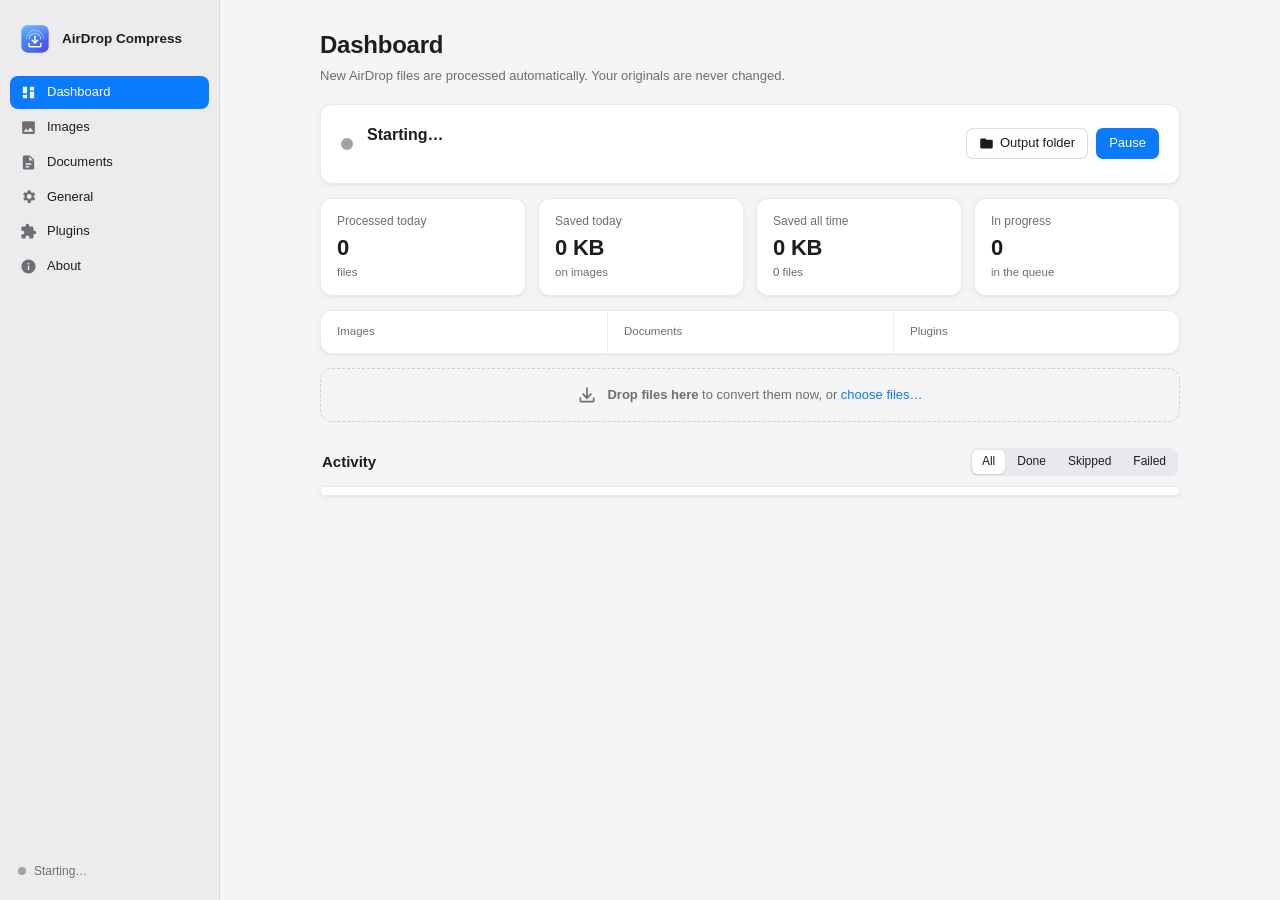
==== airdrop_compress/ui/web/index.html @ 9298317d "Release 2.0.0: menu bar app, AVIF/JPEG/Auto formats, plugins, installer - Menu bar app with dashboar" ====
<!doctype html>
<html lang="en">
<head>
<meta charset="utf-8">
<meta name="viewport" content="width=device-width, initial-scale=1">
<title>AirDrop Compress</title>
<link rel="stylesheet" href="styles.css">
</head>
<body>
<div class="shell">
  <!-- ============================== Sidebar ============================== -->
  <nav class="sidebar" aria-label="Sections">
    <div class="brand">
      <img src="icon.svg" alt="" class="brand-icon">
      <div>
        <div class="brand-name">AirDrop Compress</div>
        <div class="brand-version" id="brand-version"></div>
      </div>
    </div>
    <a class="nav-item active" data-page="dashboard" href="#dashboard">
      <svg viewBox="0 0 24 24"><path d="M4 13h6V4H4zm0 7h6v-5H4zm10 0h6v-9h-6zm0-16v5h6V4z"/></svg>Dashboard</a>
    <a class="nav-item" data-page="images" href="#images">
      <svg viewBox="0 0 24 24"><path d="M21 19V5a2 2 0 0 0-2-2H5a2 2 0 0 0-2 2v14a2 2 0 0 0 2 2h14a2 2 0 0 0 2-2M8.5 13.5l2.5 3 3.5-4.5 4.5 6H5z"/></svg>Images</a>
    <a class="nav-item" data-page="documents" href="#documents">
      <svg viewBox="0 0 24 24"><path d="M14 2H6a2 2 0 0 0-2 2v16a2 2 0 0 0 2 2h12a2 2 0 0 0 2-2V8zm-1 7V3.5L18.5 9zM8 13h8v2H8zm0 4h5v2H8z"/></svg>Documents</a>
    <a class="nav-item" data-page="general" href="#general">
      <svg viewBox="0 0 24 24"><path d="M19.4 13a7.5 7.5 0 0 0 0-2l2.1-1.6-2-3.5-2.5 1a7.6 7.6 0 0 0-1.7-1L15 3h-4l-.4 2.9a7.6 7.6 0 0 0-1.7 1l-2.5-1-2 3.5L6.6 11a7.5 7.5 0 0 0 0 2l-2.1 1.6 2 3.5 2.5-1c.5.4 1.1.7 1.7 1L11 21h4l.4-2.9c.6-.3 1.2-.6 1.7-1l2.5 1 2-3.5zM13 15.5a3.5 3.5 0 1 1 0-7 3.5 3.5 0 0 1 0 7"/></svg>General</a>
    <a class="nav-item" data-page="plugins" href="#plugins">
      <svg viewBox="0 0 24 24"><path d="M20.5 11H19V7a2 2 0 0 0-2-2h-4V3.5a2.5 2.5 0 0 0-5 0V5H4a2 2 0 0 0-2 2v3.8h1.5a2.7 2.7 0 0 1 0 5.4H2V20a2 2 0 0 0 2 2h3.8v-1.5a2.7 2.7 0 0 1 5.4 0V22H17a2 2 0 0 0 2-2v-4h1.5a2.5 2.5 0 0 0 0-5"/></svg>Plugins<span class="nav-badge" id="plugins-badge" hidden></span></a>
    <a class="nav-item" data-page="about" href="#about">
      <svg viewBox="0 0 24 24"><path d="M12 2a10 10 0 1 0 0 20 10 10 0 0 0 0-20m1 15h-2v-6h2zm0-8h-2V7h2z"/></svg>About<span class="nav-badge accent" id="update-badge" hidden>1</span></a>
    <div class="sidebar-foot">
      <div class="status-mini" id="status-mini"><span class="dot"></span><span class="label">Starting…</span></div>
    </div>
  </nav>

  <main class="content" id="content">
    <div id="banners"></div>

    <!-- ============================ Dashboard ============================ -->
    <section class="page active" id="page-dashboard">
      <header class="page-head">
        <div>
          <h1>Dashboard</h1>
          <p class="subtitle">New AirDrop files are processed automatically. Your originals are never changed.</p>
        </div>
      </header>

      <div class="card hero" id="hero">
        <div class="hero-status">
          <span class="pulse" id="hero-dot"></span>
          <div>
            <div class="hero-title" id="hero-title">Starting…</div>
            <button class="path-link" id="hero-folder" data-open="watch" title="Open the AirDrop folder"></button>
          </div>
        </div>
        <div class="hero-actions">
          <button class="btn" data-open="output">
            <svg viewBox="0 0 24 24"><path d="M10 4H4a2 2 0 0 0-2 2v12a2 2 0 0 0 2 2h16a2 2 0 0 0 2-2V8a2 2 0 0 0-2-2h-8z"/></svg>Output folder</button>
          <button class="btn primary" id="toggle-pause">Pause</button>
        </div>
      </div>

      <div class="stats">
        <div class="stat"><div class="stat-label">Processed today</div><div class="stat-value" id="stat-today">0</div><div class="stat-sub" id="stat-today-sub">files</div></div>
        <div class="stat"><div class="stat-label">Saved today</div><div class="stat-value" id="stat-saved">0 KB</div><div class="stat-sub" id="stat-saved-sub">on images</div></div>
        <div class="stat"><div class="stat-label">Saved all time</div><div class="stat-value" id="stat-total">0 KB</div><div class="stat-sub" id="stat-total-sub">0 files</div></div>
        <div class="stat"><div class="stat-label">In progress</div><div class="stat-value" id="stat-busy">0</div><div class="stat-sub">in the queue</div></div>
      </div>

      <div class="card summary">
        <div class="summary-item" data-goto="images"><span class="summary-k">Images</span><span class="summary-v" id="sum-images"></span></div>
        <div class="summary-item" data-goto="documents"><span class="summary-k">Documents</span><span class="summary-v" id="sum-docs"></span></div>
        <div class="summary-item" data-goto="plugins"><span class="summary-k">Plugins</span><span class="summary-v" id="sum-plugins"></span></div>
      </div>

      <div class="dropzone" id="dropzone">
        <svg viewBox="0 0 24 24"><path d="M19 15v4H5v-4H3v4a2 2 0 0 0 2 2h14a2 2 0 0 0 2-2v-4zM11 3v10.2L7.4 9.6 6 11l6 6 6-6-1.4-1.4-3.6 3.6V3z"/></svg>
        <div><strong>Drop files here</strong> to convert them now, or <button class="link" id="choose-files">choose files…</button></div>
      </div>

      <div class="section-head">
        <h2>Activity</h2>
        <div class="segmented small" id="activity-filter" role="tablist">
          <button data-value="all" class="on">All</button><button data-value="done">Done</button><button data-value="skipped">Skipped</button><button data-value="failed">Failed</button>
        </div>
      </div>
      <div class="card list" id="activity"></div>
    </section>

    <!-- ============================== Images ============================== -->
    <section class="page" id="page-images">
      <header class="page-head">
        <div>
          <h1>Images</h1>
          <p class="subtitle">HEIC, JPEG, PNG, TIFF, GIF, BMP, WebP and AVIF photos are converted for the web.</p>
        </div>
        <label class="switch big" title="Convert images"><input type="checkbox" data-setting="images.enabled"><span></span></label>
      </header>
      <div class="pill-summary" id="images-summary"></div>

      <div class="card">
        <h3>Output format</h3>
        <div class="segmented formats" data-setting="images.format">
          <button data-value="auto"><b>Auto</b><small>smallest of all</small></button>
          <button data-value="webp"><b>WebP</b><small>recommended</small></button>
          <button data-value="avif"><b>AVIF</b><small>smallest photos</small></button>
          <button data-value="jpeg"><b>JPEG</b><small>works everywhere</small></button>
        </div>
        <div class="format-help" id="format-help"></div>
      </div>

      <div class="card">
        <h3>Quality &amp; compression</h3>
        <div class="row" data-show-format="webp">
          <div class="row-text"><div class="row-title">WebP quality</div><div class="row-hint">75–85 looks identical to the original for photos.</div></div>
          <div class="slider"><input type="range" min="1" max="100" data-setting="images.webp_quality"><output></output></div>
        </div>
        <div class="row" data-show-format="avif">
          <div class="row-text"><div class="row-title">AVIF quality</div><div class="row-hint">AVIF looks good at lower numbers: 50–65 matches WebP 80.</div></div>
          <div class="slider"><input type="range" min="1" max="100" data-setting="images.avif_quality"><output></output></div>
        </div>
        <div class="row" data-show-format="jpeg">
          <div class="row-text"><div class="row-title">JPEG quality</div><div class="row-hint">80–85 is the usual sweet spot. 90+ keeps full colour detail.</div></div>
          <div class="slider"><input type="range" min="1" max="100" data-setting="images.jpeg_quality"><output></output></div>
        </div>
        <div class="row">
          <div class="row-text"><div class="row-title">Compression effort</div><div class="row-hint" id="effort-hint"></div></div>
          <div class="segmented small" data-setting="images.effort">
            <button data-value="fast">Fast</button><button data-value="balanced">Balanced</button><button data-value="best">Smallest</button>
          </div>
        </div>
        <div class="row" data-show-format="webp">
          <div class="row-text"><div class="row-title">Lossless for PNG graphics</div><div class="row-hint">Pixel-perfect WebP for screenshots, logos and text. Photos stay lossy.</div></div>
          <label class="switch"><input type="checkbox" data-setting="images.png_lossless"><span></span></label>
        </div>
        <div class="row" data-show-format="jpeg">
          <div class="row-text"><div class="row-title">Progressive JPEG</div><div class="row-hint">Loads as a blurry preview first, then sharpens - Google recommends it.</div></div>
          <label class="switch"><input type="checkbox" data-setting="images.jpeg_progressive"><span></span></label>
        </div>
      </div>

      <div class="card">
        <h3>File size</h3>
        <div class="row">
          <div class="row-text"><div class="row-title">Target file size</div><div class="row-hint">Lowers quality (never below 30), then shrinks the image until it fits. Slower.</div></div>
          <div class="inline">
            <label class="switch"><input type="checkbox" id="target-toggle"><span></span></label>
            <div class="input-unit" id="target-wrap"><input type="number" min="1" max="100000" step="10" id="target-size"><span>KB</span></div>
          </div>
        </div>
        <div class="row" id="target-presets-row">
          <div class="row-text"><div class="row-hint">Common targets: under 100 KB for thumbnails, 200 KB for blog images, 500 KB for hero images.</div></div>
          <div class="chips" id="target-presets"><button data-kb="100">100 KB</button><button data-kb="200">200 KB</button><button data-kb="500">500 KB</button><button data-kb="1000">1 MB</button></div>
        </div>
        <div class="row">
          <div class="row-text"><div class="row-title">Skip if the result is larger</div><div class="row-hint">For JPEG/PNG/WebP originals that are already well compressed. HEIC is always converted.</div></div>
          <label class="switch"><input type="checkbox" data-setting="images.skip_if_larger"><span></span></label>
        </div>
      </div>

      <div class="card">
        <h3>Dimensions</h3>
        <div class="row">
          <div class="row-text"><div class="row-title">Maximum size</div><div class="row-hint">Longest edge. A 48 MP iPhone photo is 8064 px - far more than any screen needs.</div></div>
          <select data-setting="images.max_dimension" data-type="int">
            <option value="0">Original size</option><option value="3840">3840 px (4K)</option><option value="2560">2560 px</option>
            <option value="1920">1920 px (Full HD)</option><option value="1600">1600 px</option><option value="1280">1280 px</option>
            <option value="1024">1024 px</option><option value="800">800 px</option>
          </select>
        </div>
        <div class="row column">
          <div class="row-text"><div class="row-title">Responsive sizes</div><div class="row-hint">Also saves smaller copies (e.g. <code>photo-800w.webp</code>) for <code>srcset</code>, so phones download less.</div></div>
          <div class="chips multi" id="responsive-widths">
            <button data-w="320">320w</button><button data-w="480">480w</button><button data-w="640">640w</button><button data-w="800">800w</button>
            <button data-w="1024">1024w</button><button data-w="1280">1280w</button><button data-w="1600">1600w</button><button data-w="1920">1920w</button>
          </div>
        </div>
      </div>

      <div class="card">
        <h3>Metadata &amp; colour</h3>
        <div class="row">
          <div class="row-text"><div class="row-title">Photo details (EXIF)</div><div class="row-hint">Date, camera and location. Removing them saves a few KB and protects your privacy.</div></div>
          <div class="segmented small" data-setting="images.metadata">
            <button data-value="keep">Keep all</button><button data-value="no_location">Remove location</button><button data-value="strip">Remove all</button>
          </div>
        </div>
        <div class="row">
          <div class="row-text"><div class="row-title">Colour</div><div class="row-hint">iPhones shoot in Display P3. Converting to sRGB gives the same colours on every screen and drops the profile.</div></div>
          <div class="segmented small" data-setting="images.color">
            <button data-value="keep">Keep profile</button><button data-value="srgb">Convert to sRGB</button>
          </div>
        </div>
      </div>

      <div class="card">
        <h3>SEO &amp; compatibility</h3>
        <div class="row">
          <div class="row-text"><div class="row-title">SEO-friendly file names</div><div class="row-hint"><code>IMG_1286 Beach Day.HEIC</code> → <code>img-1286-beach-day.webp</code>. Rename files to describe the picture for the best results.</div></div>
          <label class="switch"><input type="checkbox" data-setting="images.seo_filenames"><span></span></label>
        </div>
        <div class="row">
          <div class="row-text"><div class="row-title">Also save a JPEG fallback</div><div class="row-hint">For <code>&lt;picture&gt;</code> fallbacks, email, and platforms that don't accept WebP or AVIF.</div></div>
          <label class="switch"><input type="checkbox" data-setting="images.jpeg_fallback"><span></span></label>
        </div>
      </div>

      <div class="card">
        <div class="card-head">
          <div><h3>Compare formats</h3><p class="row-hint">See how big one of your images would be in each format with these settings. Nothing is saved.</p></div>
          <button class="btn" id="compare-btn">Choose an image…</button>
        </div>
        <div id="compare-result"></div>
      </div>

      <div class="page-foot"><button class="btn subtle" data-reset="images">Reset image settings</button></div>
    </section>

    <!-- ============================ Documents ============================ -->
    <section class="page" id="page-documents">
      <header class="page-head">
        <div>
          <h1>Documents</h1>
          <p class="subtitle">Documents are converted to Markdown (.md) - clean, searchable plain text that opens anywhere.</p>
        </div>
        <label class="switch big" title="Convert documents"><input type="checkbox" data-setting="documents.enabled"><span></span></label>
      </header>
      <div class="card">
        <h3>Limits</h3>
        <div class="row">
          <div class="row-text"><div class="row-title">Largest document to convert</div><div class="row-hint">Very large PDFs can take minutes. Bigger files are skipped.</div></div>
          <select data-setting="documents.max_size_mb" data-type="int">
            <option value="10">10 MB</option><option value="25">25 MB</option><option value="50">50 MB</option>
            <option value="100">100 MB</option><option value="250">250 MB</option><option value="500">500 MB</option>
          </select>
        </div>
      </div>
      <div class="card">
        <h3>Supported files</h3>
        <div class="types">
          <div><div class="types-title">Office, PDF &amp; web</div><div class="chips static" id="types-documents"></div></div>
          <div><div class="types-title">Older formats (via macOS textutil)</div><div class="chips static" id="types-legacy"></div></div>
          <div><div class="types-title">Code, config, contacts &amp; calendars (kept as a code block)</div><div class="chips static" id="types-code"></div></div>
        </div>
        <p class="row-hint note">Not supported: Pages, Numbers and Keynote files, videos and audio. Scanned PDFs have no text to extract - an OCR plugin could add that.</p>
      </div>
    </section>

    <!-- ============================== General ============================= -->
    <section class="page" id="page-general">
      <header class="page-head"><div><h1>General</h1><p class="subtitle">Folders, background behaviour and housekeeping.</p></div></header>
      <div class="card">
        <h3>Folders</h3>
        <div class="row">
          <div class="row-text"><div class="row-title">AirDrop folder</div><div class="row-hint" id="watch-hint"></div></div>
          <div class="inline"><button class="btn subtle" id="watch-auto">Use automatic</button><button class="btn" id="watch-choose">Change…</button></div>
        </div>
        <div class="row">
          <div class="row-text"><div class="row-title">Output folder</div><div class="row-hint">A folder name inside the AirDrop folder, or a full path such as <code>~/Pictures/Web</code>.</div></div>
          <div class="inline"><input type="text" class="text" data-setting="general.output_folder" spellcheck="false"><button class="btn icon" data-open="output" title="Open"><svg viewBox="0 0 24 24"><path d="M14 3v2h3.6l-9.8 9.8 1.4 1.4L19 6.4V10h2V3zm5 16H5V5h7V3H5a2 2 0 0 0-2 2v14a2 2 0 0 0 2 2h14a2 2 0 0 0 2-2v-7h-2z"/></svg></button></div>
        </div>
      </div>
      <div class="card">
        <h3>Behaviour</h3>
        <div class="row">
          <div class="row-text"><div class="row-title">Only AirDrop files</div><div class="row-hint">Skip files that a browser or app downloaded (Chrome, Safari, Slack…).</div></div>
          <label class="switch"><input type="checkbox" data-setting="general.skip_web_downloads"><span></span></label>
        </div>
        <div class="row">
          <div class="row-text"><div class="row-title">Notifications</div><div class="row-hint">One notification per batch, e.g. "5 images: 12 MB → 3 MB".</div></div>
          <label class="switch"><input type="checkbox" data-setting="general.notifications"><span></span></label>
        </div>
        <div class="row">
          <div class="row-text"><div class="row-title">Open at login</div><div class="row-hint" id="login-hint">Starts quietly in the menu bar when you log in.</div></div>
          <label class="switch"><input type="checkbox" data-setting="general.launch_at_login"><span></span></label>
        </div>
        <div class="row">
          <div class="row-text"><div class="row-title">Files at the same time</div><div class="row-hint">More is faster for big batches, but uses more memory.</div></div>
          <select data-setting="general.workers" data-type="int"><option value="1">1</option><option value="2">2</option><option value="3">3</option><option value="4">4</option></select>
        </div>
        <div class="row">
          <div class="row-text"><div class="row-title">Check for updates</div><div class="row-hint">Once a day, from GitHub. Nothing else is sent.</div></div>
          <label class="switch"><input type="checkbox" data-setting="general.check_for_updates"><span></span></label>
        </div>
      </div>
      <div class="card">
        <h3>Housekeeping</h3>
        <div class="row">
          <div class="row-text"><div class="row-title">Process files already in the folder</div><div class="row-hint">Converts everything that's there now. Files converted before are skipped.</div></div>
          <button class="btn" id="scan-btn">Process now</button>
        </div>
        <div class="row">
          <div class="row-text"><div class="row-title">Conversion history</div><div class="row-hint" id="history-hint">Used to avoid converting the same file twice.</div></div>
          <button class="btn subtle" id="clear-history">Clear history…</button>
        </div>
        <div class="row">
          <div class="row-text"><div class="row-title">Reset settings</div><div class="row-hint">Restore every setting to its default. Plugins stay installed.</div></div>
          <button class="btn subtle danger-text" data-reset="all">Reset all…</button>
        </div>
      </div>
    </section>

    <!-- ============================== Plugins ============================= -->
    <section class="page" id="page-plugins">
      <header class="page-head">
        <div><h1>Plugins</h1><p class="subtitle">Add new file types and conversions. Plugins run in a sandbox and only do what you approve.</p></div>
        <div class="inline">
          <button class="btn subtle" data-open="plugins">Open folder</button>
          <button class="btn subtle" id="install-folder">Install from folder…</button>
          <button class="btn primary" id="install-zip">Install plugin…</button>
        </div>
      </header>
      <div id="plugin-list"></div>
      <div class="card info">
        <h3>How plugins are kept safe</h3>
        <ul class="ticks">
          <li>Every plugin is <b>off until you turn it on</b> and approve what it asks for.</li>
          <li>It runs in a separate, <b>sandboxed process</b>: it can read only the file it's converting and write only its own results. Your other files, this app's settings and history are off limits.</li>
          <li><b>No internet</b> and <b>no other programs</b> unless you approved those permissions.</li>
          <li>If a plugin's files change after you approved it, it's <b>switched off until you approve it again</b>.</li>
        </ul>
        <p class="row-hint">Building a plugin? Read the <button class="link" data-url="https://github.com/najathi/airdrop-compress/blob/main/docs/PLUGINS.md">plugin guide</button>.</p>
      </div>
    </section>

    <!-- =============================== About ============================== -->
    <section class="page" id="page-about">
      <div class="about-hero">
        <img src="icon.svg" alt="" class="about-icon">
        <h1>AirDrop Compress</h1>
        <p class="subtitle" id="about-version"></p>
        <div class="inline center">
          <button class="btn primary" id="check-updates">Check for updates</button>
          <button class="btn subtle" data-url="https://github.com/najathi/airdrop-compress">GitHub</button>
          <button class="btn subtle" data-url="https://github.com/najathi/airdrop-compress/issues">Report a problem</button>
        </div>
        <div id="update-result" class="update-result"></div>
      </div>
      <div class="card">
        <h3>Your data</h3>
        <div class="row"><div class="row-text"><div class="row-title">Settings, history &amp; plugins</div><div class="row-hint mono" id="about-support"></div></div><button class="btn subtle" data-open="support">Show</button></div>
        <div class="row"><div class="row-text"><div class="row-title">Log</div><div class="row-hint mono" id="about-log"></div></div><button class="btn subtle" data-open="logs">Show</button></div>
        <div class="row"><div class="row-text"><div class="row-title">macOS permission</div><div class="row-hint">If the app can't read your AirDrop folder, allow it under Files and Folders or Full Disk Access.</div></div><button class="btn subtle" id="open-privacy">Open Privacy settings</button></div>
      </div>
      <div class="card">
        <h3>Uninstall</h3>
        <div class="row">
          <div class="row-text"><div class="row-title">Remove AirDrop Compress</div><div class="row-hint">Removes the app, its login item, settings, history, plugins and log. Your original files and everything in the output folder stay.</div></div>
          <button class="btn danger" id="uninstall">Uninstall…</button>
        </div>
      </div>
      <p class="legal">Released under the MIT licence. Document conversion by Microsoft MarkItDown. Image codecs: libwebp, libavif, libjpeg-turbo, libheif.</p>
    </section>
  </main>
</div>

<div class="toasts" id="toasts" aria-live="polite"></div>
<div class="modal-backdrop" id="modal" hidden>
  <div class="modal" role="dialog" aria-modal="true" aria-labelledby="modal-title">
    <h2 id="modal-title"></h2>
    <div id="modal-body"></div>
    <div class="modal-actions"><button class="btn subtle" id="modal-cancel">Cancel</button><button class="btn primary" id="modal-ok">OK</button></div>
  </div>
</div>
<script src="app.js"></script>
</body>
</html>
---- airdrop_compress/ui/web/styles.css ----
:root {
  --bg: #f5f5f7;
  --sidebar: #ececef;
  --card: #ffffff;
  --text: #1d1d1f;
  --muted: #6e6e73;
  --faint: #a1a1a6;
  --line: rgba(0, 0, 0, .08);
  --line-strong: rgba(0, 0, 0, .14);
  --accent: #0a7aff;
  --accent-soft: rgba(10, 122, 255, .12);
  --green: #1f9d55;
  --green-soft: rgba(31, 157, 85, .12);
  --orange: #c26a00;
  --orange-soft: rgba(255, 149, 0, .14);
  --red: #d70015;
  --red-soft: rgba(255, 59, 48, .12);
  --control: #e8e8ed;
  --control-on: #ffffff;
  --shadow: 0 1px 2px rgba(0, 0, 0, .04), 0 2px 8px rgba(0, 0, 0, .04);
  --radius: 12px;
  color-scheme: light;
}
@media (prefers-color-scheme: dark) {
  :root {
    --bg: #1c1c1e;
    --sidebar: #232326;
    --card: #2a2a2d;
    --text: #f5f5f7;
    --muted: #a1a1a6;
    --faint: #6e6e73;
    --line: rgba(255, 255, 255, .08);
    --line-strong: rgba(255, 255, 255, .16);
    --accent: #3b9bff;
    --accent-soft: rgba(59, 155, 255, .18);
    --green: #32d74b;
    --green-soft: rgba(50, 215, 75, .15);
    --orange: #ffb340;
    --orange-soft: rgba(255, 159, 10, .16);
    --red: #ff6961;
    --red-soft: rgba(255, 69, 58, .16);
    --control: #3a3a3d;
    --control-on: #5a5a5f;
    --shadow: none;
    color-scheme: dark;
  }
}

* { box-sizing: border-box; }
html, body { margin: 0; height: 100%; }
body {
  font: 13px/1.45 -apple-system, BlinkMacSystemFont, "SF Pro Text", "Helvetica Neue", sans-serif;
  color: var(--text);
  background: var(--bg);
  -webkit-font-smoothing: antialiased;
  -webkit-user-select: none;
  user-select: none;
  overflow: hidden;
}
input, select, textarea, code, .mono, .selectable { -webkit-user-select: text; user-select: text; }
button { font: inherit; color: inherit; }
code { font: 12px ui-monospace, "SF Mono", Menlo, monospace; background: var(--control); padding: 1px 5px; border-radius: 4px; }
svg { fill: currentColor; }
[hidden] { display: none !important; }

/* ------------------------------------------------------------------ layout */
.shell { display: grid; grid-template-columns: 220px 1fr; height: 100vh; }
.sidebar {
  background: var(--sidebar);
  border-right: 1px solid var(--line);
  padding: 18px 10px 12px;
  display: flex; flex-direction: column; gap: 2px;
}
.brand { display: flex; align-items: center; gap: 10px; padding: 4px 8px 18px; }
.brand-icon { width: 34px; height: 34px; }
.brand-name { font-weight: 600; font-size: 13.5px; }
.brand-version { color: var(--muted); font-size: 11px; }
.nav-item {
  display: flex; align-items: center; gap: 10px;
  padding: 7px 10px; border-radius: 8px;
  color: var(--text); text-decoration: none; font-weight: 500;
}
.nav-item svg { width: 17px; height: 17px; color: var(--muted); flex: none; }
.nav-item:hover { background: var(--line); }
.nav-item.active { background: var(--accent); color: #fff; }
.nav-item.active svg { color: #fff; }
.nav-badge { margin-left: auto; background: var(--control); color: var(--muted); border-radius: 10px; padding: 0 7px; font-size: 11px; font-weight: 600; }
.nav-badge.accent { background: var(--red); color: #fff; }
.nav-item.active .nav-badge { background: rgba(255, 255, 255, .25); color: #fff; }
.sidebar-foot { margin-top: auto; padding: 8px; }
.status-mini { display: flex; align-items: center; gap: 8px; color: var(--muted); font-size: 12px; }

.content { overflow-y: auto; padding: 28px 36px 48px; scroll-behavior: smooth; }
.page { display: none; max-width: 860px; margin: 0 auto; animation: fade .18s ease; }
.page.active { display: block; }
@keyframes fade { from { opacity: 0; transform: translateY(4px); } to { opacity: 1; transform: none; } }

.page-head { display: flex; align-items: flex-start; justify-content: space-between; gap: 16px; margin-bottom: 18px; }
.page-head > .inline { flex-wrap: nowrap; flex: none; }
h1 { font-size: 24px; font-weight: 700; letter-spacing: -.01em; margin: 0 0 4px; }
h2 { font-size: 15px; font-weight: 600; margin: 0; }
h3 { font-size: 13px; font-weight: 600; margin: 0 0 6px; }
.subtitle { color: var(--muted); margin: 0; }
.section-head { display: flex; align-items: center; justify-content: space-between; margin: 26px 2px 10px; }
.page-foot { margin-top: 18px; display: flex; justify-content: flex-end; }

/* ------------------------------------------------------------------- cards */
.card {
  background: var(--card); border: 1px solid var(--line); border-radius: var(--radius);
  box-shadow: var(--shadow); padding: 16px 18px; margin-bottom: 14px;
}
.card-head { display: flex; justify-content: space-between; align-items: flex-start; gap: 16px; }
.card.info { background: transparent; box-shadow: none; }
.row { display: flex; align-items: center; justify-content: space-between; gap: 20px; padding: 12px 0; border-top: 1px solid var(--line); }
h3 + .row, .card > .row:first-child { border-top: 0; }
.row.column { flex-direction: column; align-items: stretch; gap: 10px; }
.row-text { min-width: 0; flex: 1; }
.row-title { font-weight: 500; }
.row-hint { color: var(--muted); font-size: 12px; margin-top: 2px; }
.row-hint.note { margin-top: 14px; }
.inline { display: flex; align-items: center; gap: 8px; flex-wrap: wrap; }
.inline.center { justify-content: center; }

/* ----------------------------------------------------------------- controls */
.btn {
  display: inline-flex; align-items: center; gap: 6px;
  background: var(--card); border: 1px solid var(--line-strong); border-radius: 7px;
  padding: 5px 12px; font-weight: 500; cursor: default; white-space: nowrap;
}
.btn svg { width: 15px; height: 15px; }
.btn:hover { background: var(--control); }
.btn:active { transform: scale(.98); }
.btn.primary { background: var(--accent); border-color: transparent; color: #fff; }
.btn.primary:hover { filter: brightness(1.08); }
.btn.subtle { background: var(--control); border-color: transparent; }
.btn.subtle:hover { filter: brightness(.97); }
.btn.danger { background: var(--red); color: #fff; border-color: transparent; }
.btn.danger-text { color: var(--red); }
.btn.icon { padding: 5px 7px; }
.btn[disabled] { opacity: .5; pointer-events: none; }
.btn.busy { pointer-events: none; opacity: .7; }
.btn.busy::before { content: ""; width: 11px; height: 11px; border: 2px solid currentColor; border-right-color: transparent; border-radius: 50%; animation: spin .7s linear infinite; }
.link { background: none; border: 0; padding: 0; color: var(--accent); cursor: pointer; font-weight: 500; }
.link:hover { text-decoration: underline; }
.path-link { background: none; border: 0; padding: 0; color: var(--muted); font: 12px ui-monospace, "SF Mono", Menlo, monospace; cursor: pointer; text-align: left; }
.path-link:hover { color: var(--accent); }

.switch { position: relative; display: inline-block; width: 38px; height: 22px; flex: none; }
.switch.big { width: 46px; height: 26px; }
.switch input { opacity: 0; width: 0; height: 0; position: absolute; }
.switch span { position: absolute; inset: 0; background: var(--control); border-radius: 22px; transition: background .2s; }
.switch span::before {
  content: ""; position: absolute; width: 18px; height: 18px; left: 2px; top: 2px;
  background: #fff; border-radius: 50%; box-shadow: 0 1px 3px rgba(0, 0, 0, .25); transition: transform .2s;
}
.switch.big span::before { width: 22px; height: 22px; }
.switch input:checked + span { background: var(--green); }
.switch input:checked + span::before { transform: translateX(16px); }
.switch.big input:checked + span::before { transform: translateX(20px); }
.switch input:focus-visible + span { outline: 3px solid var(--accent-soft); }
.switch input:disabled + span { opacity: .45; }

.segmented { display: inline-flex; background: var(--control); border-radius: 8px; padding: 2px; gap: 2px; flex-wrap: wrap; }
.segmented button { border: 0; background: transparent; border-radius: 6px; padding: 4px 12px; font-weight: 500; cursor: default; }
.segmented button.on { background: var(--control-on); box-shadow: 0 1px 2px rgba(0, 0, 0, .12); }
.segmented.small button { padding: 3px 10px; font-size: 12px; }
.segmented.formats { display: grid; grid-template-columns: repeat(4, 1fr); width: 100%; margin-top: 6px; }
.segmented.formats button { padding: 9px 6px; display: flex; flex-direction: column; align-items: center; gap: 1px; }
.segmented.formats b { font-size: 14px; }
.segmented.formats small { color: var(--muted); font-size: 11px; }

select, input.text, .input-unit input {
  font: inherit; color: var(--text); background: var(--card);
  border: 1px solid var(--line-strong); border-radius: 7px; padding: 5px 8px; min-width: 0;
}
select { padding-right: 24px; }
input.text { width: 220px; }
input:focus, select:focus { outline: 3px solid var(--accent-soft); border-color: var(--accent); }
input.invalid { border-color: var(--red); outline-color: var(--red-soft); }
.input-unit { display: inline-flex; align-items: center; gap: 6px; color: var(--muted); }
.input-unit input { width: 90px; text-align: right; }
.input-unit.disabled { opacity: .45; pointer-events: none; }

.slider { display: flex; align-items: center; gap: 10px; width: 240px; }
.slider input { flex: 1; accent-color: var(--accent); }
.slider output { width: 28px; text-align: right; font-variant-numeric: tabular-nums; font-weight: 600; }

.chips { display: flex; flex-wrap: wrap; gap: 6px; }
.chips button, .chips span {
  border: 1px solid var(--line-strong); background: var(--card); border-radius: 14px;
  padding: 3px 10px; font-size: 12px; font-weight: 500; cursor: default;
}
.chips.multi button.on, .chips button.on { background: var(--accent); border-color: var(--accent); color: #fff; }
.chips.static span { background: var(--control); border-color: transparent; font-family: ui-monospace, "SF Mono", Menlo, monospace; font-size: 11px; }

/* ---------------------------------------------------------------- dashboard */
.hero { display: flex; align-items: center; justify-content: space-between; gap: 16px; flex-wrap: wrap; padding: 18px 20px; }
.hero-status { display: flex; align-items: center; gap: 14px; min-width: 0; }
.hero-title { font-size: 16px; font-weight: 600; }
.hero-actions { display: flex; gap: 8px; }
.pulse, .dot { width: 12px; height: 12px; border-radius: 50%; background: var(--faint); flex: none; position: relative; }
.dot { width: 8px; height: 8px; }
.state-running .pulse, .state-running .dot { background: var(--green); }
.state-running .pulse::after { content: ""; position: absolute; inset: -5px; border-radius: 50%; border: 2px solid var(--green); opacity: 0; animation: ping 2.4s ease-out infinite; }
.state-paused .pulse, .state-paused .dot, .state-stopped .pulse, .state-stopped .dot { background: var(--faint); }
.state-problem .pulse, .state-problem .dot { background: var(--orange); }
.state-error .pulse, .state-error .dot { background: var(--red); }
@keyframes ping { 0% { transform: scale(.6); opacity: .7; } 80%, 100% { transform: scale(1.4); opacity: 0; } }

.stats { display: grid; grid-template-columns: repeat(4, 1fr); gap: 12px; margin-bottom: 14px; }
.stat { background: var(--card); border: 1px solid var(--line); border-radius: var(--radius); box-shadow: var(--shadow); padding: 14px 16px; }
.stat-label { color: var(--muted); font-size: 12px; font-weight: 500; }
.stat-value { font-size: 22px; font-weight: 700; letter-spacing: -.01em; margin-top: 2px; font-variant-numeric: tabular-nums; }
.stat-sub { color: var(--muted); font-size: 11.5px; }

.summary { display: grid; grid-template-columns: repeat(3, 1fr); padding: 0; overflow: hidden; }
.summary-item { padding: 12px 16px; border-left: 1px solid var(--line); cursor: default; }
.summary-item:first-child { border-left: 0; }
.summary-item:hover { background: var(--accent-soft); }
.summary-k { display: block; color: var(--muted); font-size: 11.5px; font-weight: 500; }
.summary-v { display: block; font-weight: 500; margin-top: 2px; }

.dropzone {
  display: flex; align-items: center; justify-content: center; gap: 10px;
  border: 1.5px dashed var(--line-strong); border-radius: var(--radius);
  padding: 16px; color: var(--muted); transition: all .15s;
}
.dropzone svg { width: 20px; height: 20px; }
.dropzone.over { border-color: var(--accent); background: var(--accent-soft); color: var(--accent); }

.list { padding: 4px 0; }
.item { display: grid; grid-template-columns: 34px 1fr auto; gap: 12px; align-items: center; padding: 10px 16px; border-top: 1px solid var(--line); }
.item:first-child { border-top: 0; }
.item-icon { width: 34px; height: 34px; border-radius: 9px; display: grid; place-items: center; background: var(--control); color: var(--muted); }
.item-icon svg { width: 18px; height: 18px; }
.item-icon.image { background: var(--accent-soft); color: var(--accent); }
.item-icon.document { background: var(--orange-soft); color: var(--orange); }
.item-icon.plugin { background: var(--green-soft); color: var(--green); }
.item-main { min-width: 0; }
.item-name { font-weight: 500; overflow: hidden; text-overflow: ellipsis; white-space: nowrap; }
.item-detail { color: var(--muted); font-size: 12px; overflow: hidden; text-overflow: ellipsis; white-space: nowrap; }
.item-detail .out { color: var(--accent); cursor: pointer; }
.item-detail .out:hover { text-decoration: underline; }
.item-side { text-align: right; display: flex; flex-direction: column; align-items: flex-end; gap: 3px; }
.item-time { color: var(--faint); font-size: 11px; }
.badge { display: inline-flex; align-items: center; gap: 5px; border-radius: 10px; padding: 1px 8px; font-size: 11px; font-weight: 600; background: var(--control); color: var(--muted); white-space: nowrap; }
.badge.done { background: var(--green-soft); color: var(--green); }
.badge.failed { background: var(--red-soft); color: var(--red); }
.badge.processing, .badge.queued { background: var(--accent-soft); color: var(--accent); }
.badge.processing::before { content: ""; width: 8px; height: 8px; border: 1.5px solid currentColor; border-right-color: transparent; border-radius: 50%; animation: spin .8s linear infinite; }
.badge.warn { background: var(--orange-soft); color: var(--orange); }
.saving { font-size: 12px; font-weight: 600; color: var(--green); font-variant-numeric: tabular-nums; }
.empty { padding: 34px 20px; text-align: center; color: var(--muted); }
.empty svg { width: 34px; height: 34px; color: var(--faint); margin-bottom: 6px; }
.empty strong { display: block; color: var(--text); font-size: 14px; margin-bottom: 2px; }
@keyframes spin { to { transform: rotate(360deg); } }

/* ------------------------------------------------------------------ banners */
.banner {
  max-width: 860px; margin: 0 auto 14px; display: flex; align-items: center; gap: 12px;
  padding: 11px 14px; border-radius: var(--radius); border: 1px solid transparent;
}
.banner svg { width: 20px; height: 20px; flex: none; }
.banner .banner-text { flex: 1; }
.banner b { display: block; }
.banner.warn { background: var(--orange-soft); color: var(--text); }
.banner.warn svg { color: var(--orange); }
.banner.error { background: var(--red-soft); }
.banner.error svg { color: var(--red); }
.banner.info { background: var(--accent-soft); }
.banner.info svg { color: var(--accent); }

/* ------------------------------------------------------------------- images */
.pill-summary { display: flex; flex-wrap: wrap; gap: 6px; margin: -6px 0 16px; }
.pill-summary span { background: var(--accent-soft); color: var(--accent); border-radius: 12px; padding: 2px 10px; font-size: 12px; font-weight: 500; }
.format-help { display: grid; grid-template-columns: 1fr 1fr; gap: 6px 22px; margin-top: 14px; color: var(--muted); font-size: 12.5px; }
.format-help p { margin: 0 0 6px; grid-column: 1 / -1; color: var(--text); }
.format-help .pro::before, .format-help .con::before { font-weight: 700; margin-right: 6px; }
.format-help .pro::before { content: "+"; color: var(--green); }
.format-help .con::before { content: "–"; color: var(--orange); }
.disabled-section { opacity: .45; pointer-events: none; }

.compare { width: 100%; border-collapse: collapse; margin-top: 14px; font-variant-numeric: tabular-nums; }
.compare th { text-align: left; font-weight: 500; color: var(--muted); font-size: 12px; padding: 6px 8px; border-bottom: 1px solid var(--line); }
.compare td { padding: 8px; border-bottom: 1px solid var(--line); }
.compare tr.best td { background: var(--green-soft); }
.compare tr.best td:first-child { border-radius: 8px 0 0 8px; }
.compare tr.best td:last-child { border-radius: 0 8px 8px 0; }
.compare .bar { height: 6px; border-radius: 3px; background: var(--accent); min-width: 2px; }
.compare-meta { color: var(--muted); font-size: 12px; margin-top: 10px; }

.types { display: grid; gap: 14px; }
.types-title { font-weight: 500; margin-bottom: 6px; }

/* ------------------------------------------------------------------ plugins */
.plugin { display: grid; grid-template-columns: 40px 1fr auto; gap: 14px; }
.plugin-icon { width: 40px; height: 40px; border-radius: 10px; background: var(--green-soft); color: var(--green); display: grid; place-items: center; }
.plugin-icon svg { width: 22px; height: 22px; }
.plugin-name { font-weight: 600; font-size: 14px; }
.plugin-meta { color: var(--muted); font-size: 12px; }
.plugin-desc { margin: 6px 0; }
.plugin-tags { display: flex; flex-wrap: wrap; gap: 6px; margin-top: 6px; }
.plugin-errors { color: var(--red); font-size: 12px; margin: 6px 0 0; padding-left: 18px; }
.plugin-settings { grid-column: 2 / -1; border-top: 1px solid var(--line); margin-top: 6px; }
.plugin-actions { display: flex; flex-direction: column; align-items: flex-end; gap: 8px; }
.ticks { margin: 6px 0 10px; padding-left: 20px; color: var(--muted); }
.ticks li { margin: 4px 0; }
.ticks b { color: var(--text); font-weight: 600; }
.perm-list { list-style: none; padding: 0; margin: 10px 0; }
.perm-list li { display: flex; gap: 10px; align-items: flex-start; padding: 8px 10px; border-radius: 8px; background: var(--control); margin-bottom: 6px; }
.perm-list li.allow::before { content: "✓"; color: var(--orange); font-weight: 700; }
.perm-list li.deny::before { content: "✕"; color: var(--green); font-weight: 700; }

/* -------------------------------------------------------------------- about */
.about-hero { text-align: center; padding: 18px 0 26px; }
.about-icon { width: 96px; height: 96px; margin-bottom: 8px; filter: drop-shadow(0 6px 16px rgba(0, 0, 0, .15)); }
.about-hero .inline { margin-top: 16px; }
.update-result { margin-top: 14px; color: var(--muted); }
.update-result .badge { font-size: 12px; padding: 3px 10px; }
.legal { color: var(--faint); font-size: 11.5px; text-align: center; margin-top: 18px; }
.mono { font-family: ui-monospace, "SF Mono", Menlo, monospace; font-size: 11.5px; word-break: break-all; }

/* ------------------------------------------------------------ toasts/modals */
.toasts { position: fixed; right: 18px; bottom: 18px; display: flex; flex-direction: column; gap: 8px; z-index: 20; pointer-events: none; }
.toast {
  background: var(--card); border: 1px solid var(--line); border-radius: 10px; padding: 9px 14px;
  box-shadow: 0 6px 24px rgba(0, 0, 0, .14); display: flex; align-items: center; gap: 8px; max-width: 360px;
  animation: toast-in .2s ease; pointer-events: auto;
}
.toast::before { content: ""; width: 8px; height: 8px; border-radius: 50%; background: var(--green); flex: none; }
.toast.error::before { background: var(--red); }
.toast.info::before { background: var(--accent); }
.toast.out { opacity: 0; transform: translateY(6px); transition: all .25s; }
@keyframes toast-in { from { opacity: 0; transform: translateY(8px); } }
.modal-backdrop { position: fixed; inset: 0; background: rgba(0, 0, 0, .3); display: grid; place-items: center; z-index: 30; animation: fade .15s; }
.modal { background: var(--card); border-radius: 14px; padding: 22px; width: min(460px, calc(100vw - 32px)); box-shadow: 0 20px 60px rgba(0, 0, 0, .3); }
.modal h2 { font-size: 16px; margin-bottom: 8px; }
.modal p { margin: 6px 0; color: var(--muted); }
.modal-actions { display: flex; justify-content: flex-end; gap: 8px; margin-top: 18px; }

/* --------------------------------------------------------------- responsive */
@media (max-width: 860px) {
  .stats { grid-template-columns: repeat(2, 1fr); }
  .format-help { grid-template-columns: 1fr; }
}
@media (max-width: 760px) {
  .shell { grid-template-columns: 1fr; grid-template-rows: auto 1fr; }
  .sidebar { flex-direction: row; overflow-x: auto; padding: 8px; border-right: 0; border-bottom: 1px solid var(--line); gap: 4px; }
  .brand, .sidebar-foot { display: none; }
  .nav-item { flex: none; padding: 6px 10px; }
  .content { padding: 20px 16px 40px; }
  .page-head { flex-direction: column; }
  .row { flex-direction: column; align-items: flex-start; gap: 10px; }
  .row:has(> .switch) { flex-direction: row; align-items: center; }
  .slider { width: 100%; }
  .summary { grid-template-columns: 1fr; }
  .summary-item { border-left: 0; border-top: 1px solid var(--line); }
  .segmented.formats { grid-template-columns: repeat(2, 1fr); }
  .plugin { grid-template-columns: 1fr; }
  .plugin-icon { display: none; }
  .plugin-actions { flex-direction: row; align-items: center; }
}
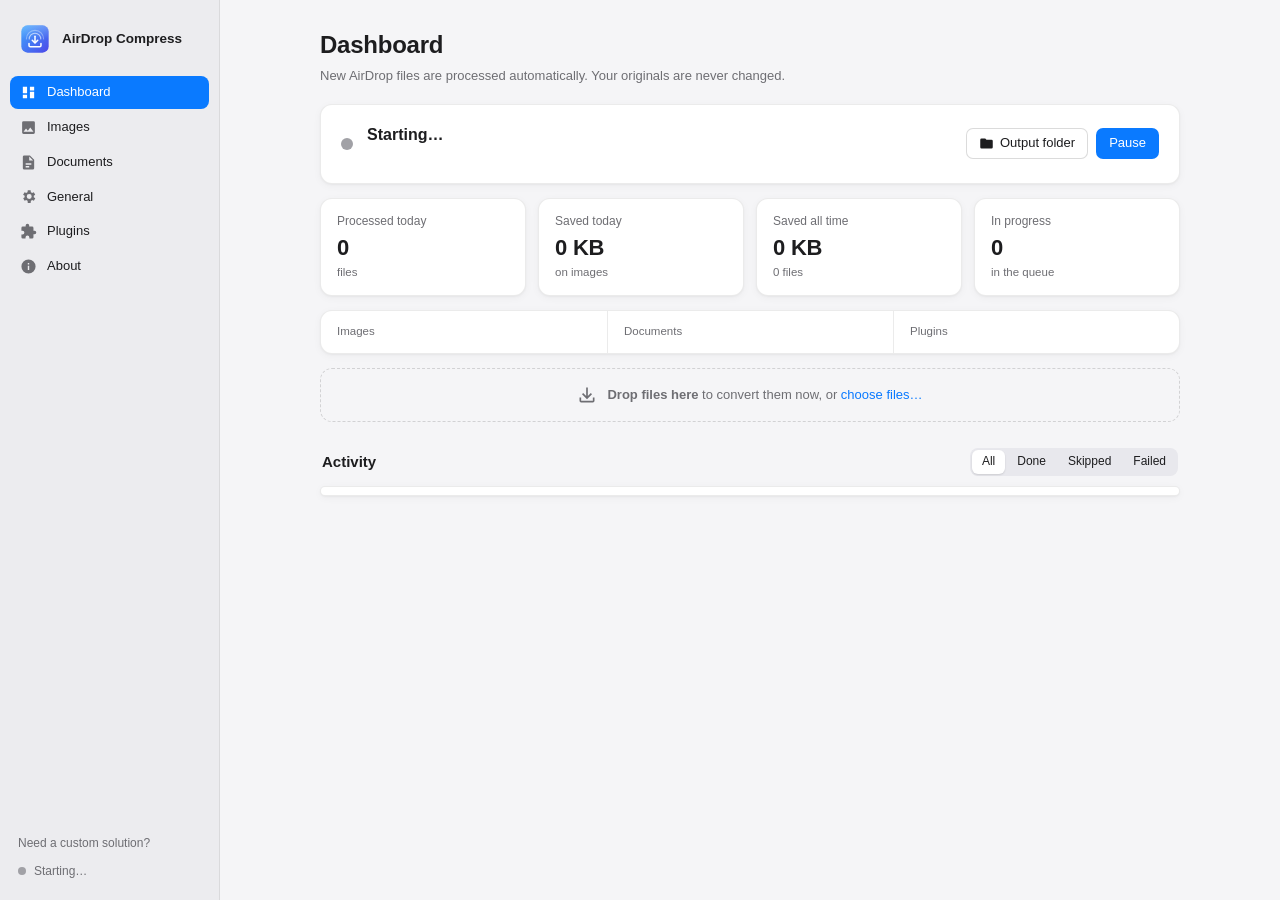
==== commit f6aaa0af: "Release 2.1.0: website, docs, security hardening, business sections Security (see docs/SECURITY_AUDI" ====
--- a/airdrop_compress/ui/web/index.html
+++ b/airdrop_compress/ui/web/index.html
@@ -3,6 +3,8 @@
 <head>
 <meta charset="utf-8">
 <meta name="viewport" content="width=device-width, initial-scale=1">
+<!-- CSP: 'unsafe-eval' is required by pywebview's JS bridge (it builds API stubs with new Function). -->
+<meta http-equiv="Content-Security-Policy" content="default-src 'self'; script-src 'self' 'unsafe-eval'; style-src 'self' 'unsafe-inline'; img-src 'self' data:; connect-src 'self'; object-src 'none'; base-uri 'none'; form-action 'none'">
 <title>AirDrop Compress</title>
 <link rel="stylesheet" href="styles.css">
 </head>
@@ -30,6 +32,7 @@
     <a class="nav-item" data-page="about" href="#about">
       <svg viewBox="0 0 24 24"><path d="M12 2a10 10 0 1 0 0 20 10 10 0 0 0 0-20m1 15h-2v-6h2zm0-8h-2V7h2z"/></svg>About<span class="nav-badge accent" id="update-badge" hidden>1</span></a>
     <div class="sidebar-foot">
+      <button class="custom-link" data-goto="about" data-scroll="build-with-us">Need a custom solution?</button>
       <div class="status-mini" id="status-mini"><span class="dot"></span><span class="label">Starting…</span></div>
     </div>
   </nav>
@@ -337,6 +340,33 @@
         </div>
         <div id="update-result" class="update-result"></div>
       </div>
+      <div class="card maker">
+        <div class="maker-avatar" aria-hidden="true">N</div>
+        <div class="maker-text">
+          <div class="row-title">Built by <span id="author-name">Najathi</span></div>
+          <div class="row-hint">AirDrop Compress is free and open source. Follow along or say hello:</div>
+          <div class="maker-links" id="author-links"></div>
+        </div>
+      </div>
+      <div class="card build" id="build-with-us">
+        <div class="build-head">
+          <div>
+            <h2>Build an app that meets your needs</h2>
+            <p class="row-hint">Need AirDrop Compress tailored to your business, connected to your systems, or something new built from scratch? Let's talk.</p>
+          </div>
+          <button class="btn primary" data-contact="custom">Let's build together</button>
+        </div>
+        <ul class="services">
+          <li><b>Custom app development</b>macOS, web and automation tools</li>
+          <li><b>Features &amp; integrations</b>Connect to your CMS, storage or workflow</li>
+          <li><b>Automation solutions</b>Hands-off file and image pipelines</li>
+          <li><b>Enterprise &amp; bulk deployment</b>Managed rollout across many Macs</li>
+          <li><b>Partnerships</b>Collaborations and white-label work</li>
+          <li><b>Support &amp; consulting</b>Technical help and advice</li>
+        </ul>
+        <div class="build-foot"><span class="row-hint">Business inquiries open an email with a short checklist - no forms, no tracking.</span>
+          <button class="btn subtle" data-contact="business">Contact us</button></div>
+      </div>
       <div class="card">
         <h3>Your data</h3>
         <div class="row"><div class="row-text"><div class="row-title">Settings, history &amp; plugins</div><div class="row-hint mono" id="about-support"></div></div><button class="btn subtle" data-open="support">Show</button></div>
--- a/airdrop_compress/ui/web/styles.css
+++ b/airdrop_compress/ui/web/styles.css
@@ -317,6 +317,19 @@
 .about-hero .inline { margin-top: 16px; }
 .update-result { margin-top: 14px; color: var(--muted); }
 .update-result .badge { font-size: 12px; padding: 3px 10px; }
+.custom-link { display: block; background: none; border: 0; padding: 0 0 10px; color: var(--muted); font-size: 12px; text-align: left; cursor: pointer; }
+.custom-link:hover { color: var(--accent); }
+.maker { display: flex; gap: 14px; align-items: center; }
+.maker-avatar { width: 44px; height: 44px; border-radius: 50%; flex: none; display: grid; place-items: center; color: #fff; font-weight: 700; font-size: 18px; background: linear-gradient(135deg, #3fa9ff, #4c47e8); }
+.maker-text { flex: 1; min-width: 0; }
+.maker-links { display: flex; flex-wrap: wrap; gap: 6px; margin-top: 8px; }
+.build { background: linear-gradient(135deg, var(--accent-soft), transparent 70%), var(--card); }
+.build-head { display: flex; justify-content: space-between; align-items: flex-start; gap: 16px; }
+.build h2 { font-size: 16px; margin-bottom: 4px; }
+.services { list-style: none; padding: 0; margin: 14px 0 6px; display: grid; grid-template-columns: repeat(3, 1fr); gap: 8px; }
+.services li { background: var(--card); border: 1px solid var(--line); border-radius: 10px; padding: 10px 12px; font-size: 12px; color: var(--muted); }
+.services b { display: block; color: var(--text); font-size: 12.5px; margin-bottom: 2px; }
+.build-foot { display: flex; justify-content: space-between; align-items: center; gap: 12px; margin-top: 8px; }
 .legal { color: var(--faint); font-size: 11.5px; text-align: center; margin-top: 18px; }
 .mono { font-family: ui-monospace, "SF Mono", Menlo, monospace; font-size: 11.5px; word-break: break-all; }
 
@@ -341,6 +354,7 @@
 /* --------------------------------------------------------------- responsive */
 @media (max-width: 860px) {
   .stats { grid-template-columns: repeat(2, 1fr); }
+  .services { grid-template-columns: repeat(2, 1fr); }
   .format-help { grid-template-columns: 1fr; }
 }
 @media (max-width: 760px) {
@@ -359,4 +373,6 @@
   .plugin { grid-template-columns: 1fr; }
   .plugin-icon { display: none; }
   .plugin-actions { flex-direction: row; align-items: center; }
-}
+  .services { grid-template-columns: 1fr; }
+  .build-head, .build-foot { flex-direction: column; align-items: flex-start; }
+}
